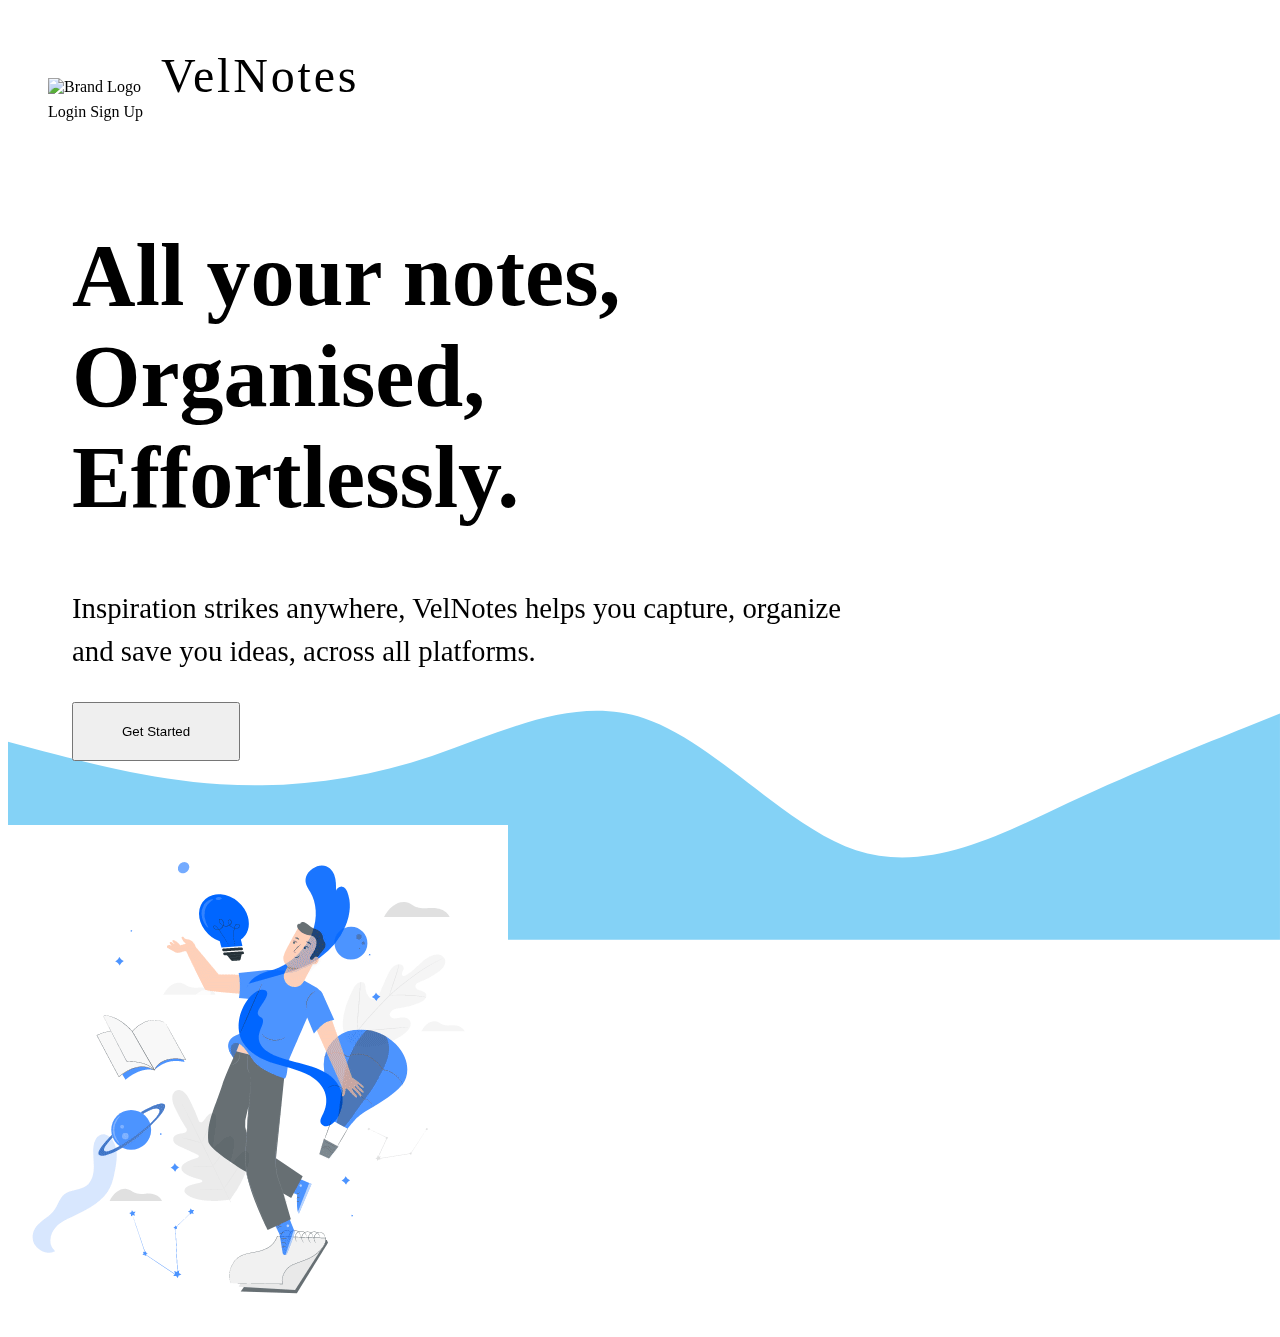
==== index.html @ d9edaad9 "Feat: Add homepage screen" ====
<!DOCTYPE html>
<html lang="en">
  <head>
    <meta charset="UTF-8" />
    <meta http-equiv="X-UA-Compatible" content="IE=edge" />
    <meta name="viewport" content="width=device-width, initial-scale=1.0" />
    <link rel="stylesheet" href="/style.css" />
    <link rel="shortcut icon" href="/assets/favicon.ico" type="image/x-icon" />
    <link
      rel="stylesheet"
      href="https://velocity-practice.netlify.app/css/components.css"
    />
    <script
      src="https://kit.fontawesome.com/edf7bdb339.js"
      crossorigin="anonymous"
    ></script>
    <title>VelNotes</title>
  </head>
  <body>
    <nav class="flex ai-center jc-space-b homepage-nav flex-wrap">
      <div class="nav-brand flex flex-center">
        <img class="brand-logo" src="/assets/favicon.ico" alt="Brand Logo" />
        <a class="brand fw-600"> VelNotes </a>
      </div>

      <div class="nav-actions">
        <a>Login</a>
        <a class="btn btn-dark"> Sign Up </a>
      </div>
    </nav>

    <main class="flex notes-homepage ai-center jc-space-e">
      <div>
        <div class="text-content flex flex-column">
          <h1 class="fw-600 title">All your notes, Organised, Effortlessly.</h1>
          <p class="gray-text subtitle">
            Inspiration strikes anywhere, VelNotes helps you capture, organize
            and save you ideas, across all platforms.
          </p>
          <button class="btn btn-primary">Get Started</button>
        </div>
      </div>

      <img
        class="notes-illustration"
        src="/assets/Creativity.gif"
        alt="man with notes illustration"
      />
    </main>

    <svg class="wave" xmlns="http://www.w3.org/2000/svg" viewBox="0 0 1440 320">
      <path
        fill="#84D2F6"
        fill-opacity="1"
        d="M0,96L40,106.7C80,117,160,139,240,144C320,149,400,139,480,112C560,85,640,43,720,69.3C800,96,880,192,960,218.7C1040,245,1120,203,1200,165.3C1280,128,1360,96,1400,80L1440,64L1440,320L1400,320C1360,320,1280,320,1200,320C1120,320,1040,320,960,320C880,320,800,320,720,320C640,320,560,320,480,320C400,320,320,320,240,320C160,320,80,320,40,320L0,320Z"
      ></path>
    </svg>
  </body>
</html>
---- style.css ----
.notes-homepage {
  margin: 4rem auto 0;
  max-width: 1440px;
  column-gap: 2rem;
}

.notes-homepage .text-content {
  row-gap: 3rem;
  max-width: 50rem;
  margin: 4rem;
}

.notes-homepage .text-content .btn {
  padding: 1.25rem 3rem;
}

.notes-homepage .text-content .title {
  font-size: 5.5rem;
}

.notes-homepage .text-content .subtitle {
  line-height: 1.5;
  font-size: 1.8rem;
}

.homepage-nav {
  max-width: 1440px;
  padding: 2.5rem;
  row-gap: 2rem;
  margin: 0 auto;
}

.homepage-nav .brand-logo {
  width: 2.7rem;
}

.homepage-nav .brand {
  font-size: 3rem;
  letter-spacing: 2.8px;
  margin-left: 1rem;
}

.wave {
  position: fixed;
  bottom: -8.5rem;
  z-index: -1;
}

/*  Media Queries  */

@media screen and (max-width: 1400px) {
  .wave {
    bottom: -40px;
  }
}

@media screen and (max-width: 1024px) {
  .notes-homepage .text-content .title {
    font-size: 4rem;
  }

  .notes-homepage .text-content .subtitle {
    font-size: 1.6rem;
  }

  .notes-homepage .text-content {
    margin: 3rem;
  }

  .notes-homepage {
    column-gap: 0;
  }

  .notes-homepage .notes-illustration {
    width: 400px;
  }

  .wave {
    bottom: -10px;
  }
}

@media screen and (max-width: 768px) {
  .notes-homepage {
    flex-wrap: wrap-reverse;
    text-align: center;
    margin-top: 0;
  }

  .notes-homepage .text-content {
    align-items: center;
    row-gap: 2rem;
  }

  .wave {
    position: static;
    margin-top: 2rem;
  }
}

@media screen and (max-width: 545px) {
  .notes-homepage .text-content {
    margin: 1rem;
  }

  .notes-homepage .text-content .title {
    font-size: 3rem;
  }

  .notes-homepage .text-content .subtitle {
    font-size: 1.4rem;
  }

  .notes-homepage .notes-illustration {
    width: 350px;
  }
}

@media screen and (max-width: 414px) {
  .homepage-nav {
    padding: 2rem 1rem;
  }

  .homepage-nav .brand-logo {
    width: 2.2rem;
  }

  .homepage-nav .brand {
    font-size: 2rem;
  }
}
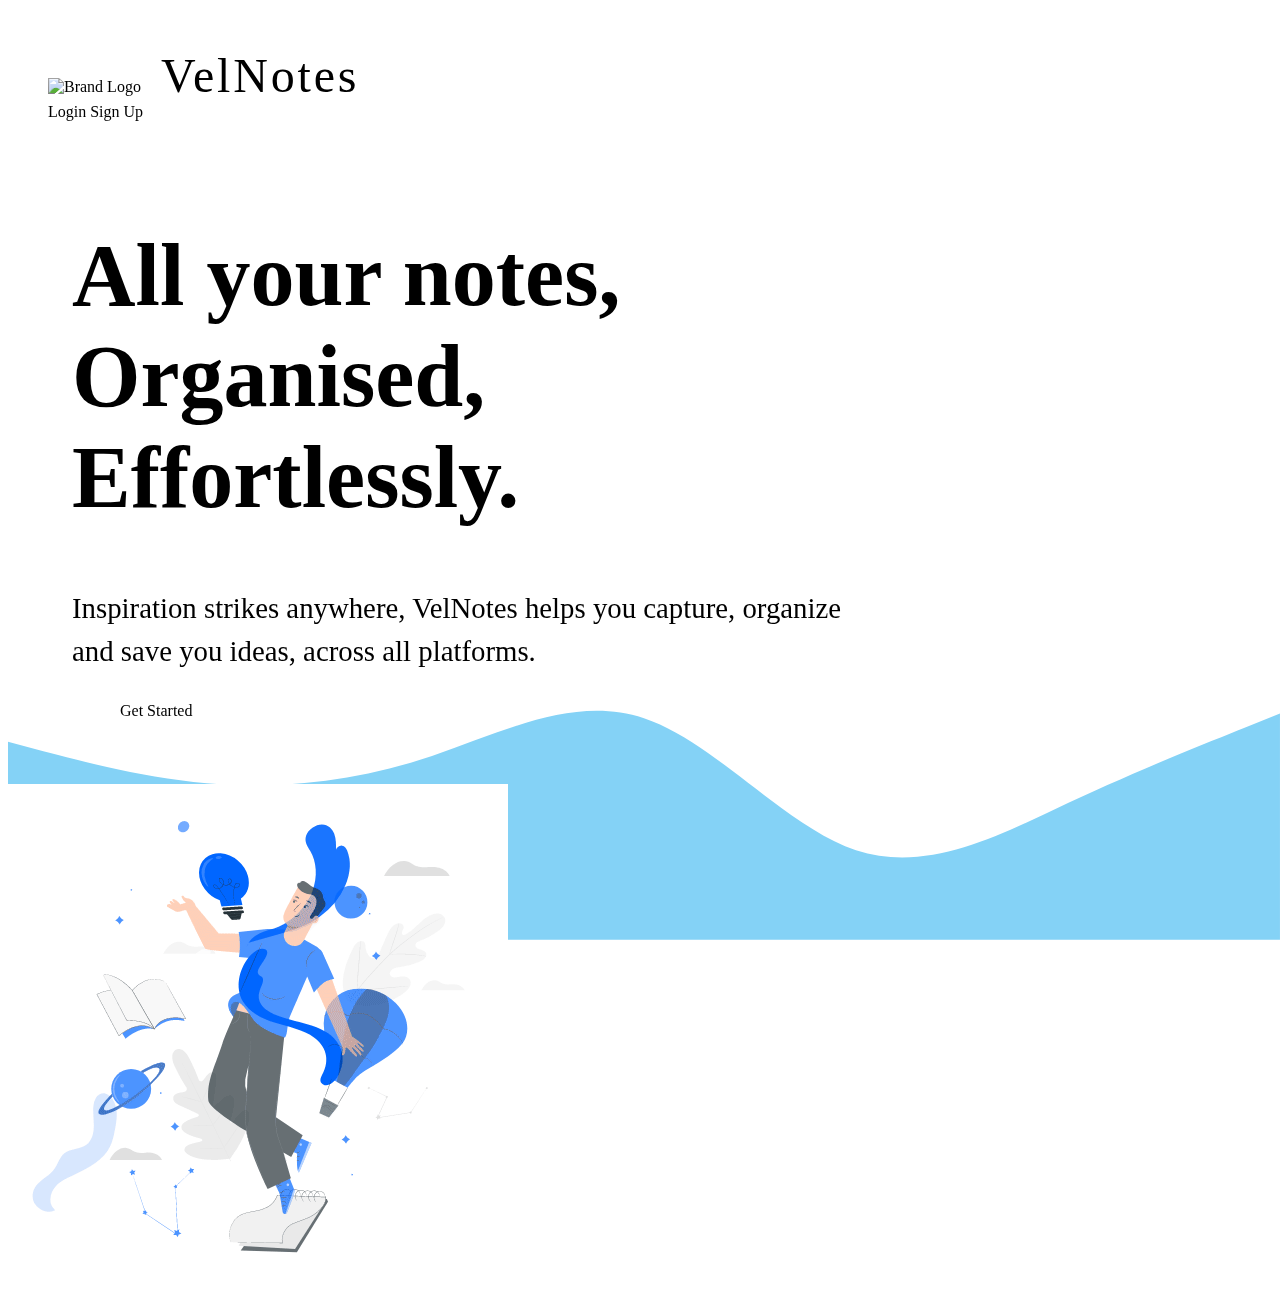
==== commit 47022f39: "Fix: Links to login, signup and notes page" ====
--- a/index.html
+++ b/index.html
@@ -24,8 +24,8 @@
       </div>
 
       <div class="nav-actions">
-        <a>Login</a>
-        <a class="btn btn-dark"> Sign Up </a>
+        <a href="/pages/authentication/login.html" class="a-unset">Login</a>
+        <a href="/pages/authentication/signup.html" class="btn btn-dark a-unset"> Sign Up </a>
       </div>
     </nav>
 
@@ -37,7 +37,7 @@
             Inspiration strikes anywhere, VelNotes helps you capture, organize
             and save you ideas, across all platforms.
           </p>
-          <button class="btn btn-primary">Get Started</button>
+          <a href="/pages/notes/notes.html" class="btn btn-primary a-unset">Get Started</a>
         </div>
       </div>
 
--- a/style.css
+++ b/style.css
@@ -1,3 +1,12 @@
+/* utilities */
+
+.a-unset {
+  text-decoration: none;
+  color: inherit;
+}
+
+/* Homepage */
+
 .notes-homepage {
   margin: 4rem auto 0;
   max-width: 1440px;
